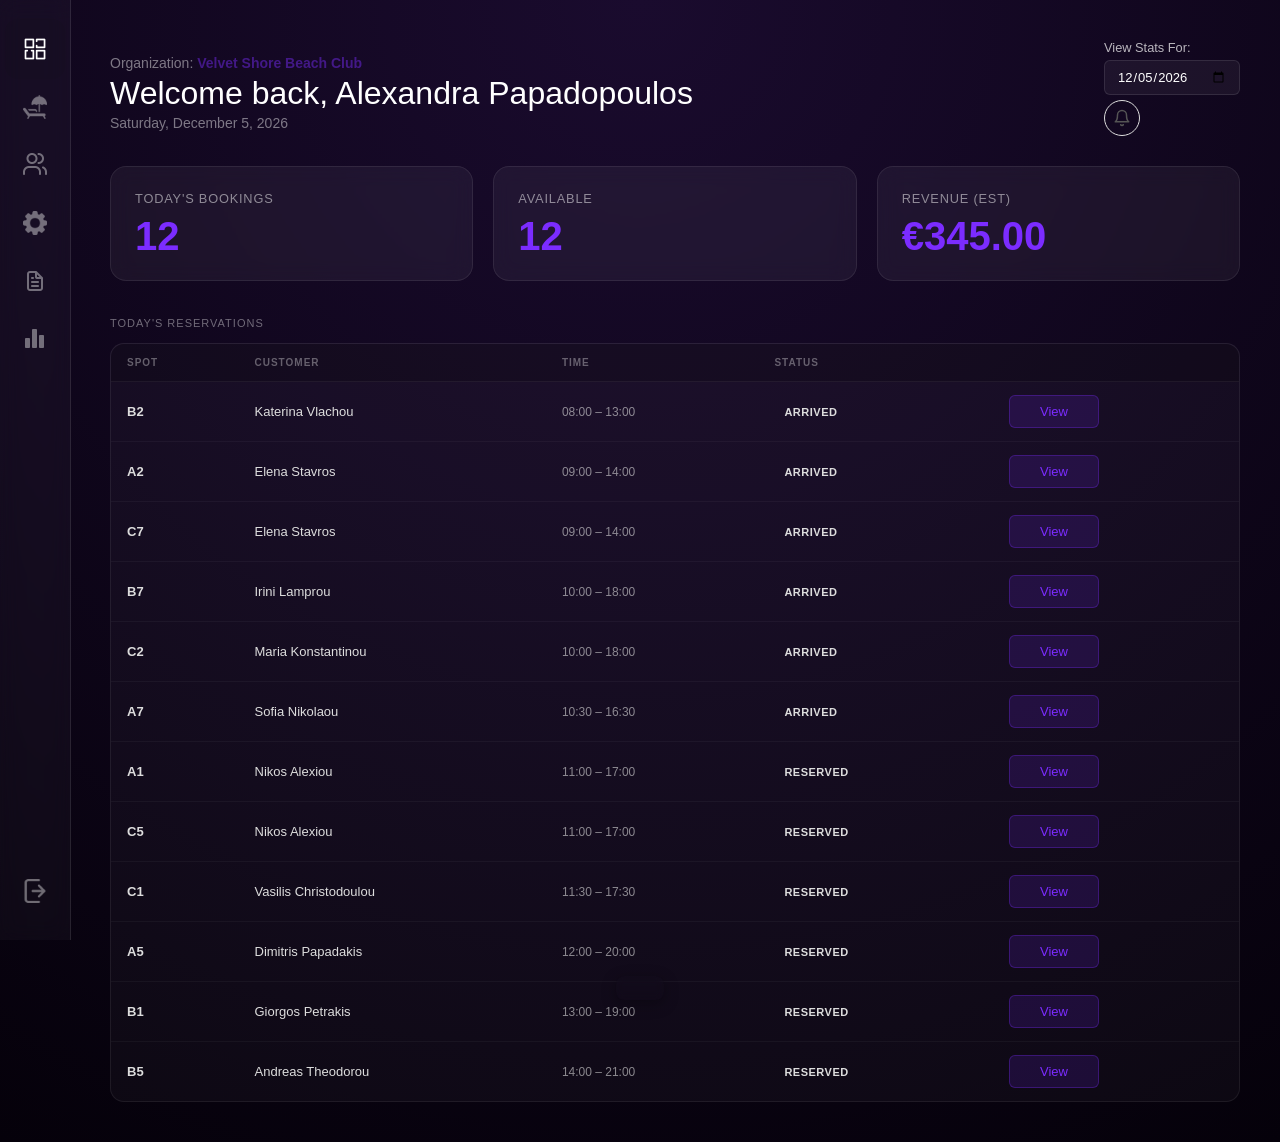
==== dashboard.html @ 0f959953 "Add files via upload" ====
<!DOCTYPE html>
<html lang="en">
<head>
    <meta charset="UTF-8">
    <meta name="viewport" content="width=device-width, initial-scale=1.0, maximum-scale=1.0, user-scalable=no">
    <title>Management Dashboard — Spotbook</title>
    <link rel="stylesheet" href="assets/css/common.css">
    <link rel="stylesheet" href="assets/css/dashboard.css">
</head>
<body>

<nav class="sidebar"></nav>

<main class="content">

<header>
    <div class="header-main">
        <div>
            <p class="par">
                Organization: <strong style="color:var(--accent-color);opacity:1;" id="org-msg"></strong>
            </p>
            <h1 id="welcome-msg">Welcome back</h1>
            <p id="current-date-display" class="par"></p>
        </div>
        <div class="header-controls">
            <label for="stats-date" style="font-size:0.8rem;opacity:0.7;">View Stats For:</label>
            <input type="date" id="stats-date" onchange="loadSummary()">
            <button class="btn-bell" onclick="showPopup('Notifications enabled ✓', 'success')" title="Enable Notifications">
                <svg width="18" height="18" viewBox="0 0 24 24" fill="none" stroke="currentColor" stroke-width="2" stroke-linecap="round" stroke-linejoin="round">
                    <path d="M18 8A6 6 0 1 0 6 8c0 7-3 9-3 9h18s-3-2-3-9"></path>
                    <path d="M13.73 21a2 2 0 0 1-3.46 0"></path>
                </svg>
            </button>
        </div>
    </div>
</header>

<div class="stats-container">
    <div class="stat-card">
        <h3>Today's Bookings</h3>
        <p class="value" id="count-booked">--</p>
    </div>
    <div class="stat-card">
        <h3>Available</h3>
        <p class="value" id="count-free">--</p>
    </div>
    <div class="stat-card">
        <h3>Revenue (Est)</h3>
        <p class="value" id="revenue">€0.00</p>
    </div>
</div>

<div class="reservations-section">
    <h3 class="section-title">Today's Reservations</h3>
    <div class="reservations-table-wrapper">
        <table class="reservations-table">
            <thead>
                <tr>
                    <th>Spot</th>
                    <th>Customer</th>
                    <th>Time</th>
                    <th>Status</th>
                    <th></th>
                </tr>
            </thead>
            <tbody id="reservations-tbody">
                <tr><td colspan="5" class="empty-row">Loading…</td></tr>
            </tbody>
        </table>
    </div>
</div>

</main>

<div id="popup" class="popup"></div>

<script src="assets/js/mock-data.js"></script>
<script src="assets/js/core.js"></script>
<script src="assets/js/navigation.js"></script>
<script>
const dateInput   = document.getElementById('stats-date');
const dateDisplay = document.getElementById('current-date-display');

if (dateInput) dateInput.value = DEMO.today;

function applyUserProfile() {
    const user = DEMO.currentUser;
    const welcomeEl = document.getElementById('welcome-msg');
    const orgEl     = document.getElementById('org-msg');
    if (welcomeEl) welcomeEl.textContent = `Welcome back, ${user.fullName}`;
    if (orgEl)     orgEl.textContent     = user.organizationId;
}

function loadSummary() {
    const selectedDate = dateInput ? dateInput.value : DEMO.today;
    const d = new Date(selectedDate + 'T00:00:00');
    if (dateDisplay) {
        dateDisplay.textContent = d.toLocaleDateString('en', {
            weekday: 'long', year: 'numeric', month: 'long', day: 'numeric'
        });
    }

    const s = DEMO.summary;
    document.getElementById('count-booked').textContent = s.booked;
    document.getElementById('count-free').textContent   = s.free;
    document.getElementById('revenue').textContent      = `€${s.revenue.toFixed(2)}`;

    const reservations = [];
    DEMO.grid.forEach(spot => {
        const bookings = Array.isArray(spot.bookingDetails) ? spot.bookingDetails : [];
        bookings.forEach(b => {
            reservations.push({
                spotData:     spot,
                label:        spot.label,
                customerName: b.customerName || 'N/A',
                startTime:    b.startTime || '??',
                endTime:      b.endTime   || '??',
                status:       b.status    || 'reserved'
            });
        });
    });

    renderReservationsTable(reservations);
}

function renderReservationsTable(reservations) {
    const tbody = document.getElementById('reservations-tbody');
    if (!tbody) return;

    if (!reservations.length) {
        tbody.innerHTML = `<tr><td colspan="5" class="empty-row">No reservations for this date.</td></tr>`;
        return;
    }

    reservations.sort((a, b) => a.startTime.localeCompare(b.startTime));

    tbody.innerHTML = reservations.map((r, index) => `
        <tr>
            <td><strong>${r.label}</strong></td>
            <td>${r.customerName}</td>
            <td class="time-cell">${r.startTime} – ${r.endTime}</td>
            <td><span class="status-badge ${r.status}">${r.status.charAt(0).toUpperCase()+r.status.slice(1)}</span></td>
            <td>
                <button onclick="viewSpot(${index})">View</button>
            </td>
        </tr>
    `).join('');

    window._dashReservations = reservations;
}

function viewSpot(index) {
    window.location.href = 'floorplan.html';
}

document.addEventListener('DOMContentLoaded', () => {
    applyUserProfile();
    loadSummary();
    if (dateInput) dateInput.addEventListener('change', loadSummary);
});
</script>
</body>
</html>
---- assets/css/common.css ----
:root {
    --primary-color: #1a0b2e;
    --bg-color: #05010a;
    --accent-color: #7b2cff;
}

body {
    background: radial-gradient(circle at top, var(--primary-color), var(--bg-color));
}

/* --- POPUP TOAST --- */
.popup {
    position: fixed;
    bottom: -100px;
    left: 50%;
    transform: translateX(-50%);
    padding: 12px 24px;
    border-radius: 8px;
    color: white;
    font-weight: bold;
    transition: bottom 0.4s cubic-bezier(0.175, 0.885, 0.32, 1.275);
    z-index: 10000;
    box-shadow: 0 4px 15px rgba(0, 0, 0, 0.3);
    backdrop-filter: blur(4px);
}

.popup.show { bottom: 30px; }
.popup.success { background: #2ecc71; }
.popup.error   { background: #e74c3c; }

/* --- GLOW BUTTON --- */
/* --- GLOW BUTTON --- */
.glow-on-hover {
    width: auto;
    min-width: 140px;
    padding: 12px 18px;

    display: inline-flex;
    align-items: center;
    justify-content: center;

    border: 1px solid
        color-mix(in srgb, var(--accent-color) 30%, transparent);

    border-radius: 12px;

    font-weight: 600;
    font-size: 14px;
    font-family: inherit;

    color: white;
    cursor: pointer;

    background: linear-gradient(
        90deg,
        var(--primary-color),
        var(--accent-color)
    );

    background-size: 200% auto;

    transition:
        transform 0.2s ease,
        box-shadow 0.25s ease,
        background-position 0.4s ease;

    white-space: nowrap;
    flex-shrink: 0;
}

.glow-on-hover:hover {
    transform: translateY(-2px);
    background-position: right center;

    box-shadow:
        0 8px 20px
        color-mix(in srgb, var(--accent-color) 35%, transparent);
}

.glow-on-hover:active {
    transform: scale(0.98);
    box-shadow: none;
}body {
    margin: 0;
    display: flex;
    min-height: 100vh;
    font-family: 'Segoe UI', sans-serif;
    color: white;
}
html.i18n-loading body {
    opacity: 0;
}
/* --- SIDEBAR --- */
.sidebar {
    width: 70px;
    background: rgba(255, 255, 255, 0.03);
    backdrop-filter: blur(10px);
    border-right: 1px solid rgba(255, 255, 255, 0.1);
    display: flex;
    flex-direction: column;
    align-items: center;
    padding: 20px 0;
    position: fixed;
    height: 100%;
    z-index: 1000;
}

.sidebar button {
    background: transparent !important;
    border: none;
    padding: 15px;
    cursor: pointer;
    filter: grayscale(1) invert(1);
    opacity: 0.4;
    transition: opacity 0.25s ease, transform 0.25s ease;
    border-radius: 12px;
    margin: 2px 0;
}

.sidebar button.hidden { display: none !important; }

.sidebar button.active,
.sidebar button:hover {
    opacity: 1 !important;
    transform: scale(1.12) !important;
    background: rgba(255, 255, 255, 0.06) !important;
}

.sidebar button:active {
    transform: scale(0.95) !important;
}

.sidebar img {
    width: 24px;
    height: 24px;
    display: block;
}

.nav-bottom { margin-top: auto; }

/* --- CONTENT AREA --- */
.content {
    margin-left: 70px;
    padding: 40px;
    width: calc(100% - 70px);
    box-sizing: border-box;
}

/* --- NUMBER INPUT --- */
input[type="number"] {
    background: rgba(255, 255, 255, 0.05);
    border: 1px solid rgba(255, 255, 255, 0.1);
    border-radius: 6px;
    color: #fff;
    padding: 8px 12px;
    font-size: 14px;
    font-family: inherit;
    transition: border-color 0.2s ease, background 0.2s ease, box-shadow 0.2s ease;
    outline: none;
    text-align: center;
}

input::-webkit-outer-spin-button,
input::-webkit-inner-spin-button {
    -webkit-appearance: none;
    margin: 0;
}

input[type="number"]:hover {
    border-color: rgba(255, 255, 255, 0.3);
}

input[type="number"]:focus {
    border-color: var(--accent-color);
    background: rgba(255, 255, 255, 0.08);
    box-shadow: 0 0 0 3px color-mix(in srgb, var(--accent-color) 20%, transparent);
}

/* --- MOBILE --- */
@media (max-width: 768px) {
    body { flex-direction: column; }

    .sidebar {
        width: 100%;
        height: 65px;
        flex-direction: row;
        justify-content: space-around;
        bottom: 0;
        border-right: none;
        border-top: 1px solid rgba(255, 255, 255, 0.1);
        padding: 0;
        position: fixed;
    }

    .sidebar button { margin: 0; border-radius: 8px; }
    .nav-bottom { margin-top: 0; }

    .content {
        margin-left: 0;
        margin-bottom: 70px;
        padding: 20px;
        width: 100%;
    }
}
.status-badge {
    display: inline-block;
    padding: 4px 10px;
    border-radius: 4px;
    font-size: 11px;
    text-transform: uppercase;
    font-weight: bold;
    letter-spacing: 0.5px;
}

.status-badge.free {
    background: color-mix(in srgb, var(--free-color) 15%, transparent);
    color: var(--free-color);
    border: 1px solid color-mix(in srgb, var(--free-color) 30%, transparent);
}

.status-badge.reserved {
    background: color-mix(in srgb, var(--reserved-color) 15%, transparent);
    color: var(--reserved-color);
    border: 1px solid color-mix(in srgb, var(--reserved-color) 30%, transparent);
}

.status-badge.arrived {
    background: color-mix(in srgb, var(--arrived-color) 15%, transparent);
    color: var(--arrived-color);
    border: 1px solid color-mix(in srgb, var(--arrived-color) 30%, transparent);
}
---- assets/css/dashboard.css ----
/* --- HEADER --- */
header {
    display: flex;
    justify-content: space-between;
    align-items: center;
    margin-bottom: 30px;
}

.header-main {
    width: 100%;
    display: flex;
    justify-content: space-between;
    align-items: flex-end;
    gap: 20px;
}

.header-controls {
    display: flex;
    flex-direction: column;
    gap: 5px;
}

.par {
    opacity: 0.45;
    margin: 2px 0;
    font-size: 0.875rem;
    line-height: 1.4;
}
.btn-bell {
    background: transparent;
    border: 1px solid #ddd;
    color: #555;
    width: 36px;
    height: 36px;
    border-radius: 50%;
    cursor: pointer;
    display: flex;
    align-items: center;
    justify-content: center;
    transition: all 0.2s ease;
}

.btn-bell:hover {
    background: #f0f0f0;
    color: #6e8efb;
    border-color: #6e8efb;
}

.btn-bell:active {
    transform: scale(0.9);
}
h1 {
    margin: 0;
    font-weight: 300;
    font-size: clamp(1.6rem, 4vw, 2rem);
}

#stats-date {
    background: rgba(255, 255, 255, 0.05);
    border: 1px solid rgba(255, 255, 255, 0.1);
    color: white;
    padding: 8px 12px;
    border-radius: 6px;
    outline: none;
    cursor: pointer;
    max-width: 160px;
    font-family: inherit;
    font-size: 13px;
    transition: border-color 0.2s ease, background 0.2s ease;
}

#stats-date:focus {
    border-color: var(--accent-color);
    background: rgba(255, 255, 255, 0.08);
}

/* --- STAT CARDS --- */
@keyframes cardAppear {
    from {
        opacity: 0;
        transform: translateY(16px);
    }

    to {
        opacity: 1;
        transform: translateY(0);
    }
}

.stats-container {
    display: grid;
    grid-template-columns: repeat(auto-fit, minmax(220px, 1fr));
    gap: 20px;
    margin-top: 30px;
}

.stat-card {
    background: rgba(255, 255, 255, 0.05);
    padding: 24px;
    border-radius: 16px;
    border: 1px solid rgba(255, 255, 255, 0.08);
    transition:
        background 0.25s ease,
        border-color 0.25s ease,
        transform 0.25s ease;
    animation: cardAppear 0.4s ease both;
    backdrop-filter: blur(10px);
}

.stat-card:nth-child(1) { animation-delay: 0.05s; }
.stat-card:nth-child(2) { animation-delay: 0.1s; }
.stat-card:nth-child(3) { animation-delay: 0.15s; }

.stat-card:hover {
    background: rgba(255, 255, 255, 0.08);
    border-color: rgba(255, 255, 255, 0.15);
    transform: translateY(-3px);
}

.stat-card h3 {
    margin: 0;
    font-size: 0.8rem;
    font-weight: 400;
    text-transform: uppercase;
    letter-spacing: 0.8px;
    opacity: 0.5;
}

.stat-card .value {
    font-size: clamp(2rem, 5vw, 2.5rem);
    font-weight: 700;
    margin: 10px 0 0 0;
    color: var(--accent-color);
    transition: color 0.3s ease;
    line-height: 1;
}

/* --- RESERVATIONS TABLE --- */
.reservations-section {
    margin-top: 36px;
}

.section-title {
    margin: 0 0 14px 0;
    font-size: 11px;
    font-weight: 400;
    text-transform: uppercase;
    letter-spacing: 1px;
    opacity: 0.4;
}

.reservations-table-wrapper {
    background: rgba(255, 255, 255, 0.03);
    border: 1px solid rgba(255, 255, 255, 0.07);
    border-radius: 14px;
    overflow-x: auto;
    -webkit-overflow-scrolling: touch;
}

.reservations-table {
    width: 100%;
    border-collapse: collapse;
    min-width: 640px;
}

.reservations-table th {
    padding: 13px 16px;
    text-align: left;
    font-size: 10px;
    text-transform: uppercase;
    letter-spacing: 1px;
    color: rgba(255, 255, 255, 0.35);
    background: rgba(0, 0, 0, 0.2);
    border-bottom: 1px solid rgba(255, 255, 255, 0.06);
    white-space: nowrap;
}

.reservations-table td {
    padding: 13px 16px;
    border-bottom: 1px solid rgba(255, 255, 255, 0.04);
    font-size: 13px;
    color: #ddd;
    vertical-align: middle;
}

.reservations-table tr:last-child td {
    border-bottom: none;
}

.reservations-table tr:hover td {
    background: rgba(255, 255, 255, 0.02);
}

.reservations-table button {
    width: auto;
    min-width: 90px;
    padding: 8px 12px;
    background: color-mix(in srgb, var(--accent-color) 15%, transparent);
    color: var(--accent-color);
    border: 1px solid color-mix(in srgb, var(--accent-color) 30%, transparent);
    border-radius: 6px;
    text-align: center;
    font-family: inherit;
    font-size: 13px;
    cursor: pointer;
    transition:
        background 0.2s ease,
        transform 0.2s ease,
        border-color 0.2s ease;
    white-space: nowrap;
}

.reservations-table button:hover {
    background: color-mix(in srgb, var(--accent-color) 22%, transparent);
    transform: translateY(-1px);
}

.time-cell {
    opacity: 0.6;
    font-size: 12px !important;
    font-variant-numeric: tabular-nums;
    white-space: nowrap;
}

.empty-row {
    text-align: center;
    padding: 28px !important;
    opacity: 0.35;
    font-style: italic;
}

/* --- MOBILE --- */
@media (max-width: 768px) {

    .header-main {
        flex-direction: column;
        align-items: stretch;
        gap: 15px;
    }

    #stats-date {
        max-width: 100%;
        width: 100%;
    }
    #notif-btn {
        display: none !important;
    }
    .stats-container {
        grid-template-columns: 1fr;
        gap: 14px;
    }

    .stat-card {
        padding: 20px;
    }

    .reservations-table {
        min-width: 560px;
    }

    .reservations-table th,
    .reservations-table td {
        padding: 12px;
    }

    .reservations-table button {
        min-width: 76px;
        padding: 7px 10px;
        font-size: 12px;
    }
}

/* --- SMALL PHONES --- */
@media (max-width: 480px) {
    
    .reservations-section {
        margin-top: 28px;
    }

    .reservations-table {
        min-width: 500px;
    }

    .reservations-table th,
    .reservations-table td {
        padding: 10px;
        font-size: 12px;
    }

    .reservations-table button {
        min-width: unset;
        width: 100%;
    }
}
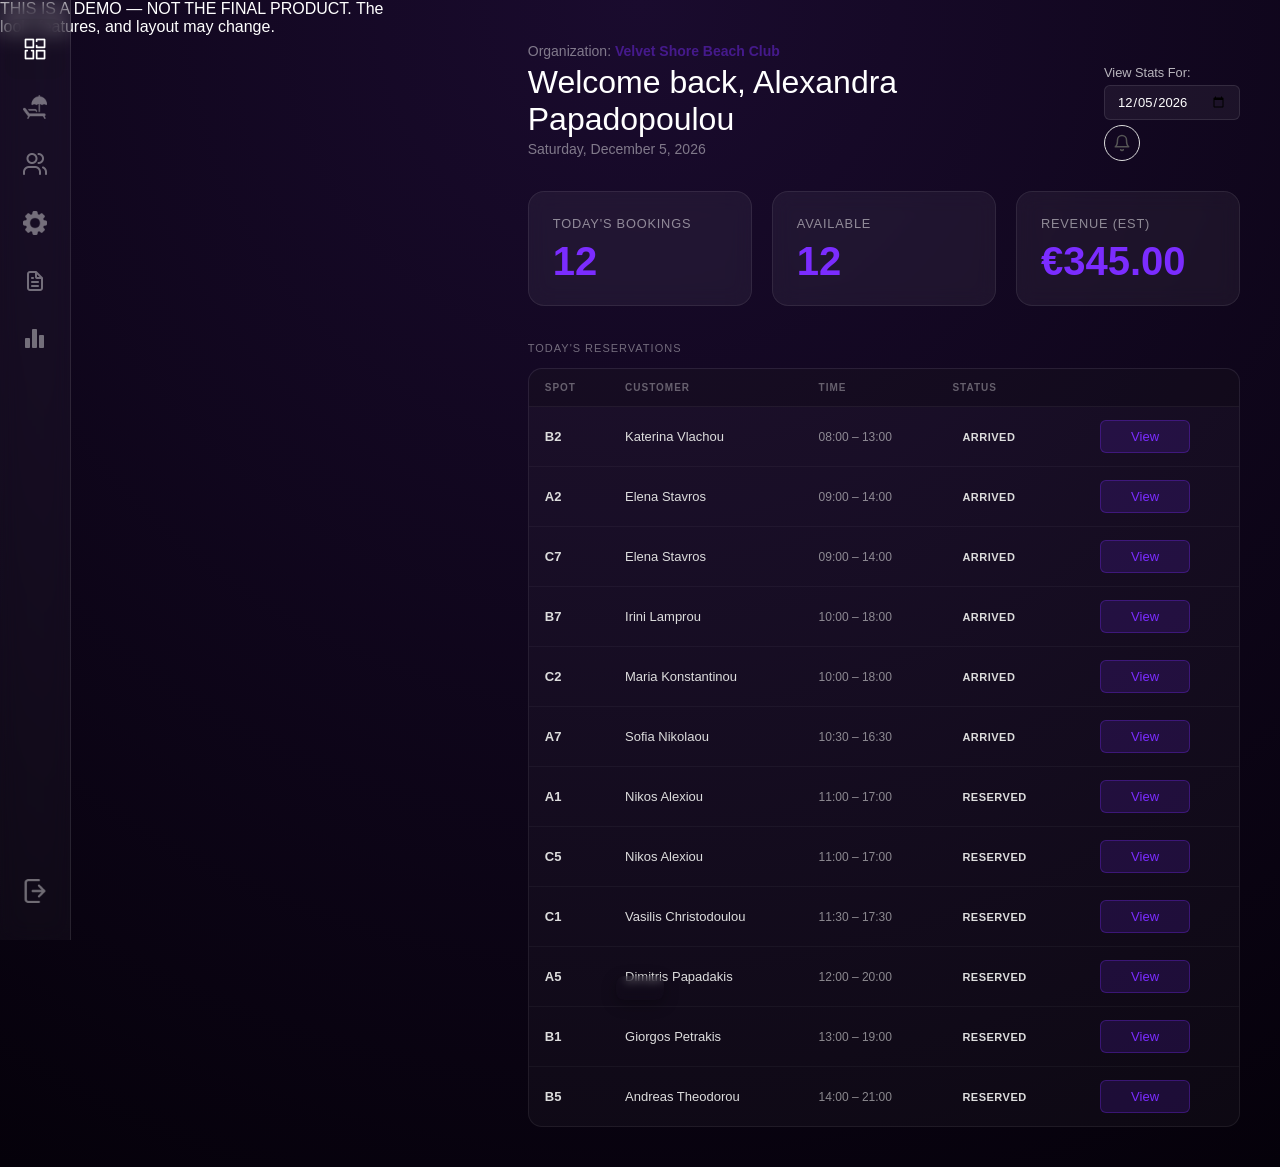
==== commit bc1d8520: "Update dashboard.html" ====
--- a/dashboard.html
+++ b/dashboard.html
@@ -8,7 +8,10 @@
     <link rel="stylesheet" href="assets/css/dashboard.css">
 </head>
 <body>
-
+<div class="demo-banner">
+    THIS IS A DEMO — NOT THE FINAL PRODUCT.  
+    The look, features, and layout may change.
+</div>
 <nav class="sidebar"></nav>
 
 <main class="content">
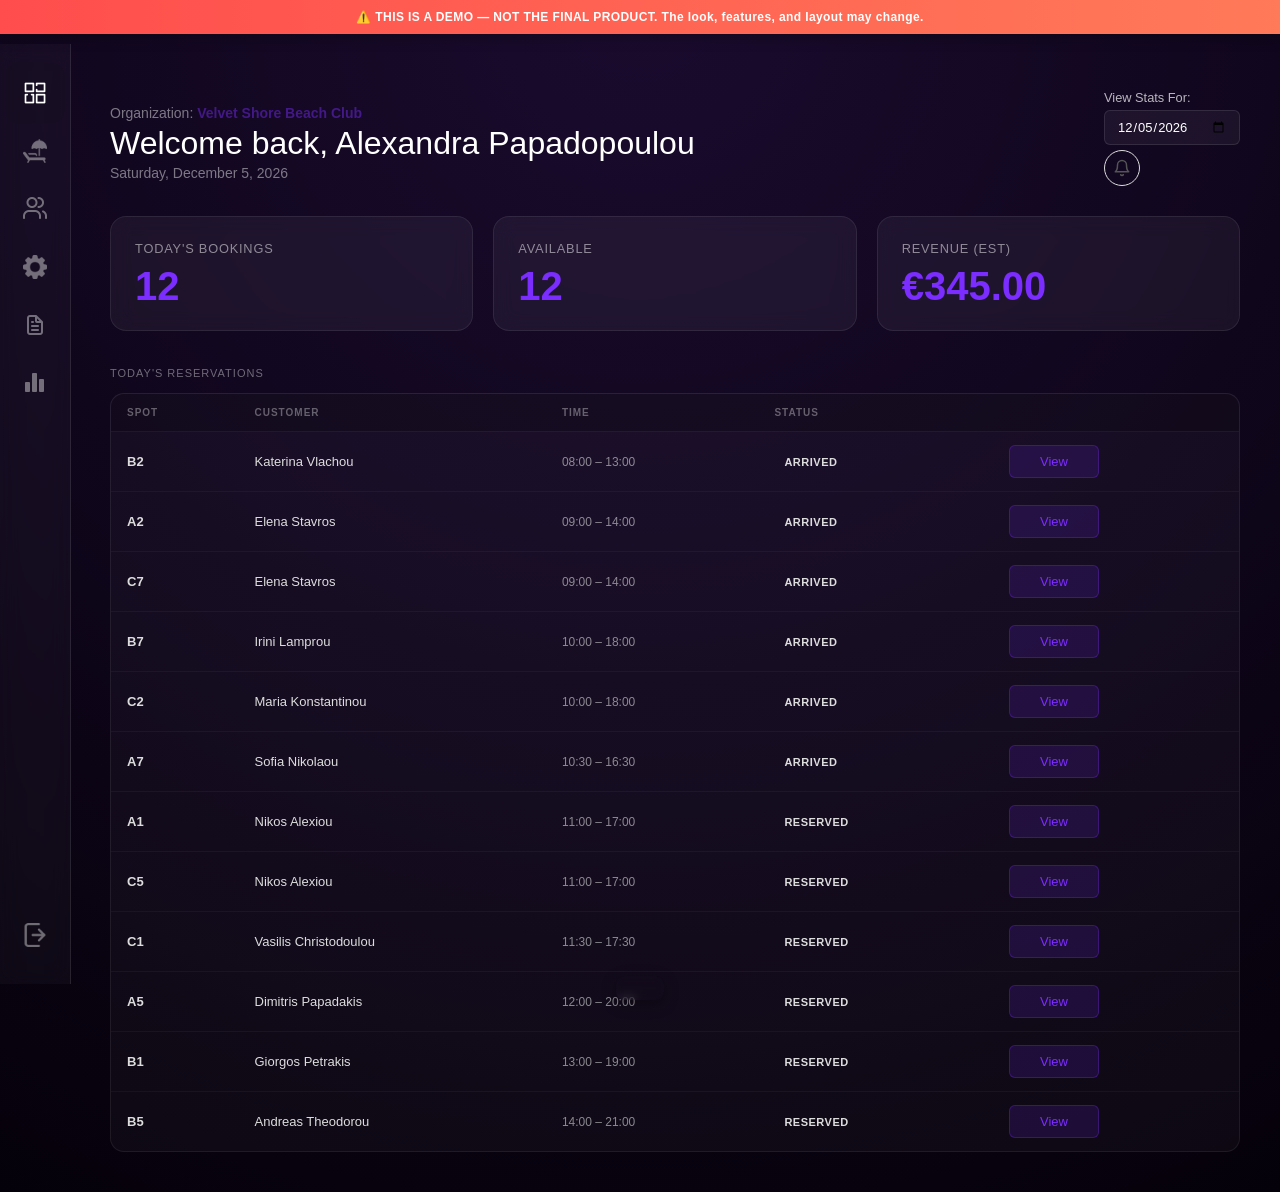
==== commit abe73157: "Update dashboard.html" ====
--- a/dashboard.html
+++ b/dashboard.html
@@ -9,8 +9,10 @@
 </head>
 <body>
 <div class="demo-banner">
-    THIS IS A DEMO — NOT THE FINAL PRODUCT.  
-    The look, features, and layout may change.
+    <div class="demo-banner-inner">
+        ⚠️ THIS IS A DEMO — NOT THE FINAL PRODUCT.
+        The look, features, and layout may change.
+    </div>
 </div>
 <nav class="sidebar"></nav>
 
--- a/assets/css/common.css
+++ b/assets/css/common.css
@@ -5,6 +5,7 @@
 }
 
 body {
+    padding-top: 44px;
     background: radial-gradient(circle at top, var(--primary-color), var(--bg-color));
 }
 
@@ -228,4 +229,4 @@
     background: color-mix(in srgb, var(--arrived-color) 15%, transparent);
     color: var(--arrived-color);
     border: 1px solid color-mix(in srgb, var(--arrived-color) 30%, transparent);
-}+}
--- a/assets/css/dashboard.css
+++ b/assets/css/dashboard.css
@@ -3,9 +3,31 @@
     display: flex;
     justify-content: space-between;
     align-items: center;
+    margin-top: 6px;
     margin-bottom: 30px;
 }
-
+.demo-banner {
+    position: fixed;
+    top: 0;
+    left: 0;
+    right: 0;
+    z-index: 9999;
+
+    background: linear-gradient(90deg, #ff4d4d, #ff7a59);
+    color: white;
+
+    font-weight: 600;
+    font-size: 12px;
+    letter-spacing: 0.4px;
+
+    text-align: center;
+
+    padding: 10px 14px;
+
+    box-shadow: 0 4px 14px rgba(0, 0, 0, 0.25);
+
+    backdrop-filter: blur(8px);
+}
 .header-main {
     width: 100%;
     display: flex;
@@ -249,7 +271,10 @@
         grid-template-columns: 1fr;
         gap: 14px;
     }
-
+    .demo-banner {
+        font-size: 11px;
+        padding: 8px 10px;
+    }
     .stat-card {
         padding: 20px;
     }
@@ -291,4 +316,4 @@
         min-width: unset;
         width: 100%;
     }
-}+}
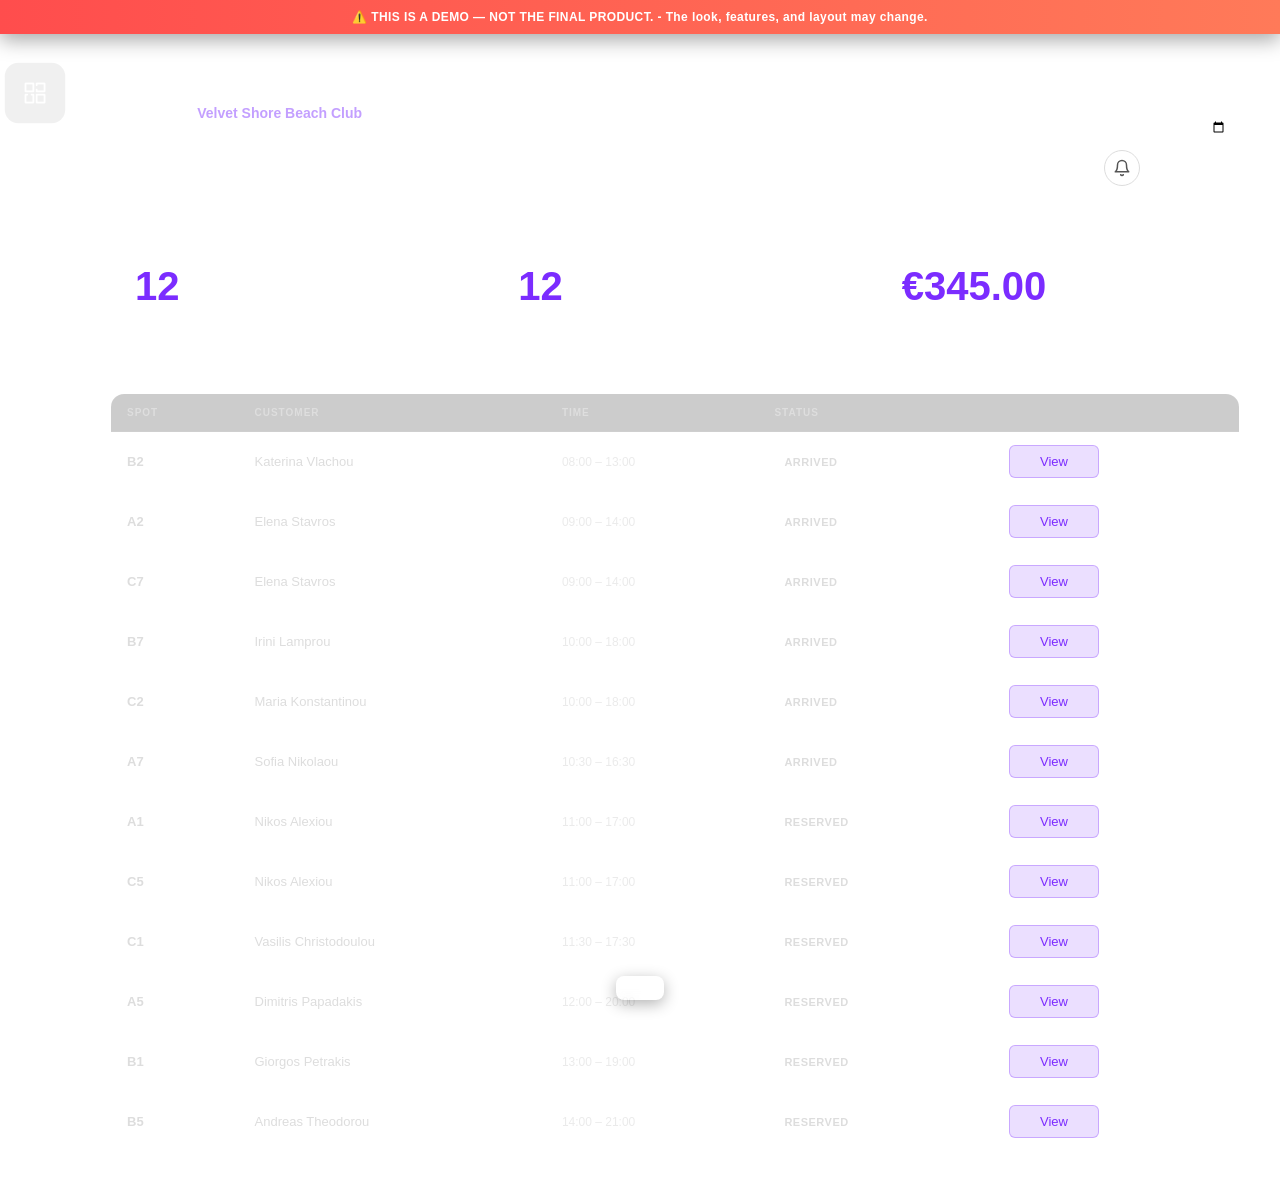
==== commit 2f56e47e: "Update dashboard.html" ====
--- a/dashboard.html
+++ b/dashboard.html
@@ -10,8 +10,7 @@
 <body>
 <div class="demo-banner">
     <div class="demo-banner-inner">
-        ⚠️ THIS IS A DEMO — NOT THE FINAL PRODUCT.
-        The look, features, and layout may change.
+        <center>⚠️ THIS IS A DEMO — NOT THE FINAL PRODUCT. - The look, features, and layout may change.</center>
     </div>
 </div>
 <nav class="sidebar"></nav>
--- a/assets/css/common.css
+++ b/assets/css/common.css
@@ -2,13 +2,41 @@
     --primary-color: #1a0b2e;
     --bg-color: #05010a;
     --accent-color: #7b2cff;
+    --demo-banner-height: 44px;
 }
 
 body {
-    padding-top: 44px;
-    background: radial-gradient(circle at top, var(--primary-color), var(--bg-color));
-}
-
+    margin: 0;
+    display: flex;
+    min-height: 100vh;
+    font-family: 'Segoe UI', sans-serif;
+    color: white;
+
+    padding-top: var(--demo-banner-height);
+}
+.demo-banner {
+    position: fixed;
+    top: 0;
+    left: 0;
+    right: 0;
+
+    z-index: 2000;
+
+    padding: 10px 12px;
+    text-align: center;
+
+    font-size: 12px;
+    font-weight: 600;
+    letter-spacing: 0.4px;
+
+    color: #fff;
+
+    background: linear-gradient(90deg, #ff4d4d, #ff7a59);
+
+    box-shadow: 0 6px 20px rgba(0,0,0,0.35);
+
+    backdrop-filter: blur(8px);
+}
 /* --- POPUP TOAST --- */
 .popup {
     position: fixed;
--- a/assets/css/dashboard.css
+++ b/assets/css/dashboard.css
@@ -6,28 +6,7 @@
     margin-top: 6px;
     margin-bottom: 30px;
 }
-.demo-banner {
-    position: fixed;
-    top: 0;
-    left: 0;
-    right: 0;
-    z-index: 9999;
-
-    background: linear-gradient(90deg, #ff4d4d, #ff7a59);
-    color: white;
-
-    font-weight: 600;
-    font-size: 12px;
-    letter-spacing: 0.4px;
-
-    text-align: center;
-
-    padding: 10px 14px;
-
-    box-shadow: 0 4px 14px rgba(0, 0, 0, 0.25);
-
-    backdrop-filter: blur(8px);
-}
+
 .header-main {
     width: 100%;
     display: flex;
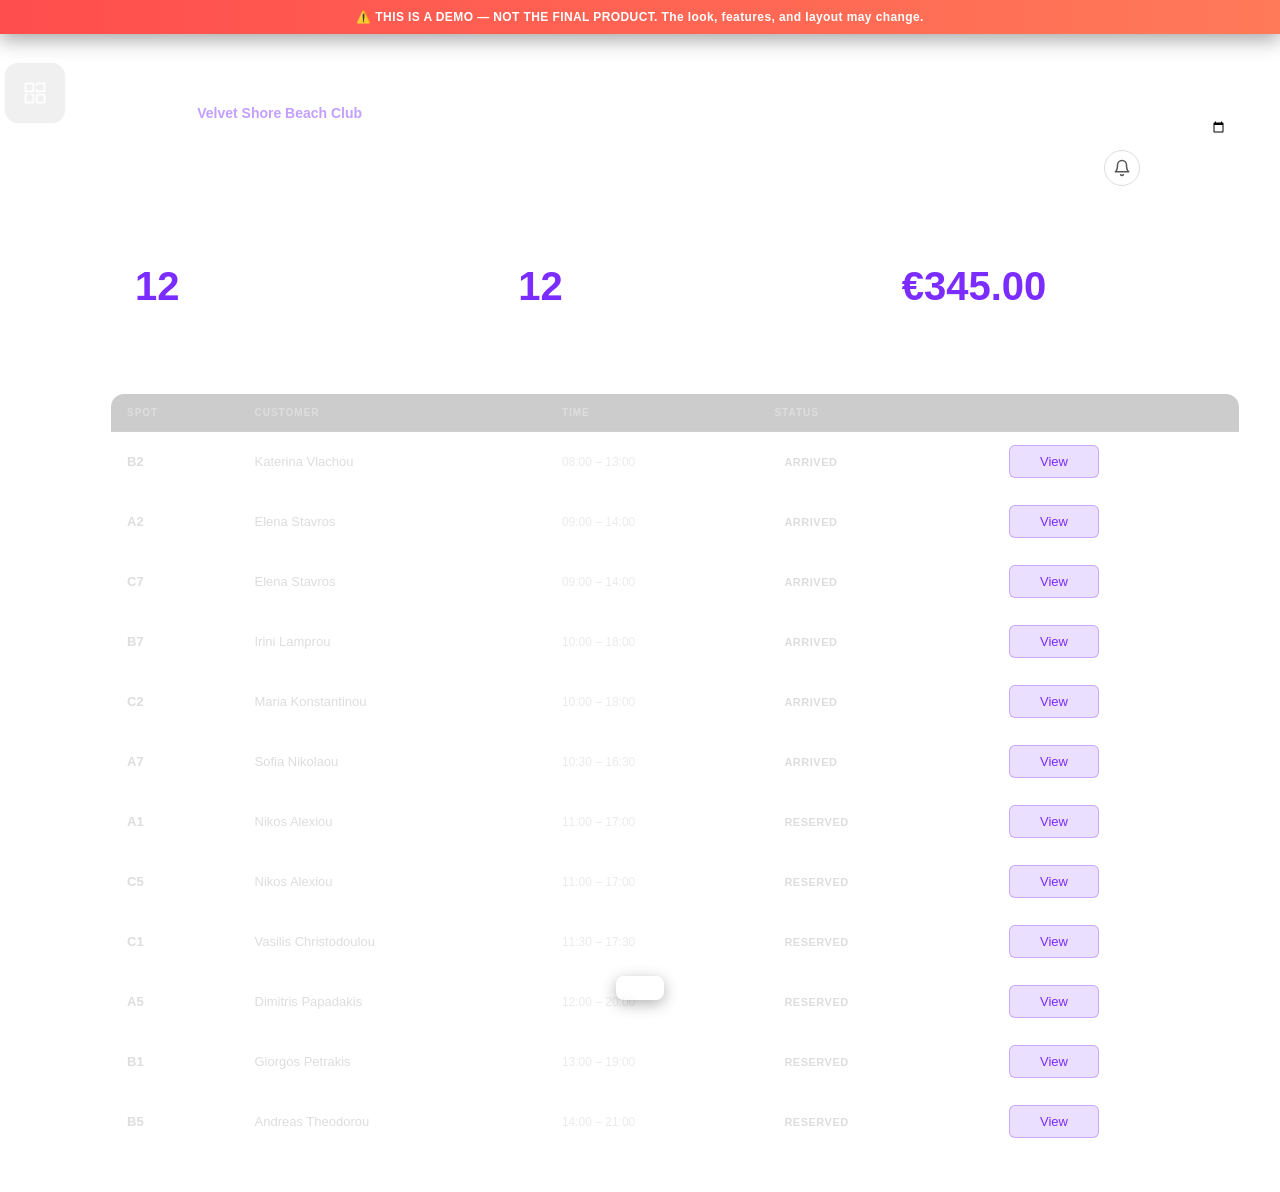
==== commit b32dcf9b: "Update dashboard.html" ====
--- a/dashboard.html
+++ b/dashboard.html
@@ -10,7 +10,7 @@
 <body>
 <div class="demo-banner">
     <div class="demo-banner-inner">
-        <center>⚠️ THIS IS A DEMO — NOT THE FINAL PRODUCT. - The look, features, and layout may change.</center>
+        ⚠️ THIS IS A DEMO — NOT THE FINAL PRODUCT. The look, features, and layout may change.
     </div>
 </div>
 <nav class="sidebar"></nav>
